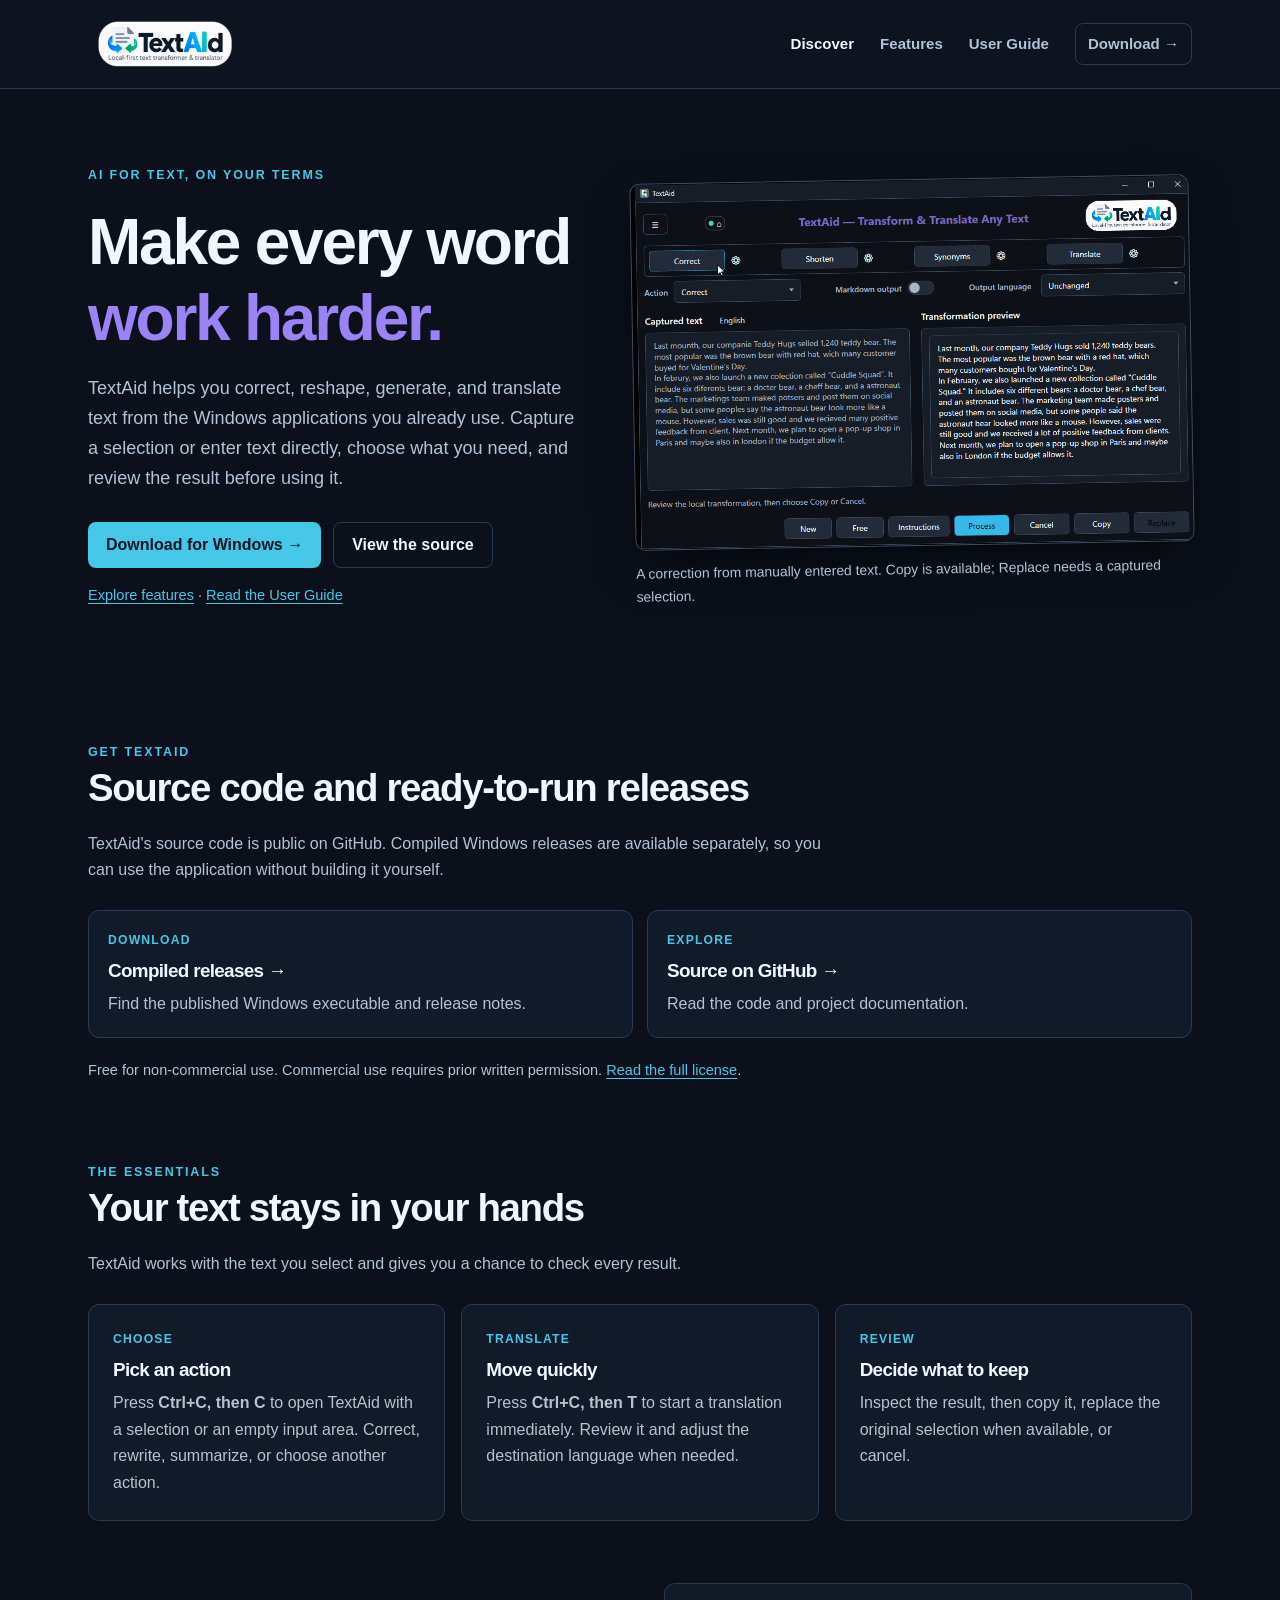
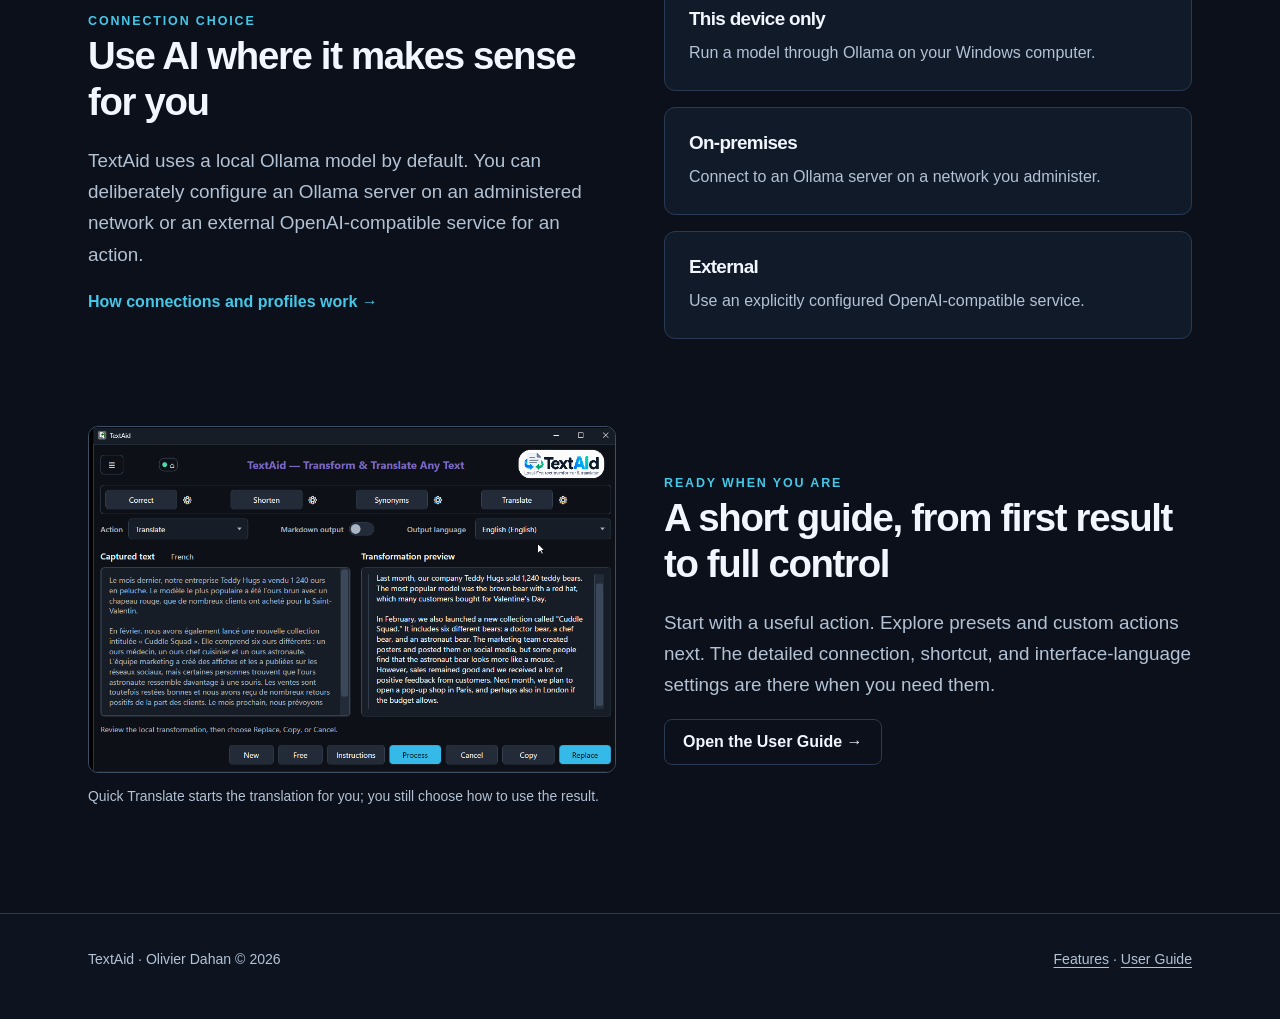
==== site/index.html @ c763dded "Add TextAid website and user guide" ====
<!doctype html>
<html lang="en">
<head>
  <meta charset="utf-8">
  <meta name="viewport" content="width=device-width, initial-scale=1">
  <meta name="description" content="TextAid is a local-first Windows tool to correct, transform, generate, and translate text with AI.">
  <title>TextAid — Transform and translate any text</title>
  <link rel="stylesheet" href="styles.css">
</head>
<body>
  <a class="skip" href="#main">Skip to content</a>
  <header class="site-header"><div class="header-inner">
    <a class="logo-link" href="index.html" aria-label="TextAid home"><img src="images/Logo-final.png" alt="TextAid" width="154" height="62"></a>
    <nav class="primary-nav" aria-label="Main navigation"><a href="index.html" aria-current="page">Discover</a><a href="features.html">Features</a><a href="guide.html">User Guide</a><a class="nav-cta" href="https://github.com/odahan/TextAid/releases">Download →</a></nav>
  </div></header>
  <main id="main">
    <div class="container hero">
      <div class="hero-copy"><span class="eyebrow">AI for text, on your terms</span><h1>Make every word <em>work harder.</em></h1><p>TextAid helps you correct, reshape, generate, and translate text from the Windows applications you already use. Capture a selection or enter text directly, choose what you need, and review the result before using it.</p><div class="button-row"><a class="button button-primary" href="https://github.com/odahan/TextAid/releases">Download for Windows →</a><a class="button button-outline" href="https://github.com/odahan/TextAid">View the source</a></div><p class="hero-follow"><a href="features.html">Explore features</a> · <a href="guide.html">Read the User Guide</a></p></div>
      <figure class="hero-image"><a href="images/01-choose-result.png" target="_blank" rel="noopener" aria-label="Open full-size screenshot in a new tab"><img src="images/01-choose-result.png" alt="TextAid showing manually entered text beside a corrected result, with Copy available" width="966" height="633"></a><figcaption>A correction from manually entered text. Copy is available; Replace needs a captured selection.</figcaption></figure>
    </div>
    <section class="container section" aria-labelledby="get-textaid"><div class="section-head"><span class="eyebrow">Get TextAid</span><h2 id="get-textaid">Source code and ready-to-run releases</h2><p>TextAid's source code is public on GitHub. Compiled Windows releases are available separately, so you can use the application without building it yourself.</p></div><div class="mini-grid"><div class="panel"><div class="tag">Download</div><h3><a href="https://github.com/odahan/TextAid/releases">Compiled releases →</a></h3><p>Find the published Windows executable and release notes.</p></div><div class="panel"><div class="tag">Explore</div><h3><a href="https://github.com/odahan/TextAid">Source on GitHub →</a></h3><p>Read the code and project documentation.</p></div></div><p class="license-note">Free for non-commercial use. Commercial use requires prior written permission. <a href="https://github.com/odahan/TextAid/blob/master/LICENSE">Read the full license</a>.</p></section>
    <section class="container section" aria-labelledby="three-ways"><div class="section-head"><span class="eyebrow">The essentials</span><h2 id="three-ways">Your text stays in your hands</h2><p>TextAid works with the text you select and gives you a chance to check every result.</p></div><div class="feature-grid">
      <article class="panel"><div class="tag">Choose</div><h3><a href="guide-first-result.html">Pick an action</a></h3><p>Press <strong>Ctrl+C, then C</strong> to open TextAid with a selection or an empty input area. Correct, rewrite, summarize, or choose another action.</p></article>
      <article class="panel"><div class="tag">Translate</div><h3><a href="guide-quick-translate.html">Move quickly</a></h3><p>Press <strong>Ctrl+C, then T</strong> to start a translation immediately. Review it and adjust the destination language when needed.</p></article>
      <article class="panel"><div class="tag">Review</div><h3><a href="guide-workspace.html">Decide what to keep</a></h3><p>Inspect the result, then copy it, replace the original selection when available, or cancel.</p></article>
    </div></section>
    <section class="container section split" aria-labelledby="connection-choice"><div><span class="eyebrow">Connection choice</span><h2 id="connection-choice">Use AI where it makes sense for you</h2><p class="lead">TextAid uses a local Ollama model by default. You can deliberately configure an Ollama server on an administered network or an external OpenAI-compatible service for an action.</p><a class="text-link" href="guide-settings.html">How connections and profiles work</a></div><div class="choice-grid" style="grid-template-columns:1fr"><div class="panel"><h3>This device only</h3><p>Run a model through Ollama on your Windows computer.</p></div><div class="panel"><h3>On-premises</h3><p>Connect to an Ollama server on a network you administer.</p></div><div class="panel"><h3>External</h3><p>Use an explicitly configured OpenAI-compatible service.</p></div></div></section>
    <section class="container section split" aria-labelledby="documentation"><figure class="figure"><a href="images/02-quick-translate.png" target="_blank" rel="noopener" aria-label="Open full-size screenshot in a new tab"><img src="images/02-quick-translate.png" alt="TextAid translating French text into English" width="966" height="633"></a><figcaption>Quick Translate starts the translation for you; you still choose how to use the result.</figcaption></figure><div><span class="eyebrow">Ready when you are</span><h2 id="documentation">A short guide, from first result to full control</h2><p class="lead">Start with a useful action. Explore presets and custom actions next. The detailed connection, shortcut, and interface-language settings are there when you need them.</p><a class="button button-outline" href="guide.html">Open the User Guide →</a></div></section>
  </main>
  <footer class="site-footer"><div class="footer-inner"><p>TextAid · Olivier Dahan © 2026</p><p><a href="features.html">Features</a> · <a href="guide.html">User Guide</a></p></div></footer>
</body>
</html>
---- site/styles.css ----
:root{color-scheme:dark;--bg:#0b101a;--surface:#111a29;--surface2:#172338;--line:#2a3a52;--text:#f2f6ff;--muted:#b3c2d5;--cyan:#45c7e7;--violet:#9b83f5;--green:#40d1a2;--max:1160px}
*{box-sizing:border-box}
html{scroll-behavior:smooth}
body{margin:0;background:var(--bg);color:var(--text);font:16px/1.65 "Segoe UI Variable Text","Segoe UI",Arial,sans-serif}
a{color:var(--cyan);text-underline-offset:.18em}
a:hover{color:#91e9fb}
img{max-width:100%;height:auto}
button,input{font:inherit}
:focus-visible{outline:3px solid var(--cyan);outline-offset:4px}
.skip{position:absolute;top:-80px;left:12px;z-index:100;background:var(--cyan);color:#07131c;padding:8px 12px;border-radius:6px}
.skip:focus{top:12px}
.site-header{border-bottom:1px solid var(--line);background:#0d1420}
.header-inner,.footer-inner,.container{max-width:var(--max);margin:auto;padding-left:28px;padding-right:28px}
.header-inner{min-height:88px;display:flex;align-items:center;gap:36px}
.logo-link{display:inline-flex;flex:none;align-items:center}
.logo-link img{display:block;width:154px}
.primary-nav{display:flex;gap:26px;align-items:center;margin-left:auto}
.primary-nav a{color:var(--muted);text-decoration:none;font-size:.94rem;font-weight:600}
.primary-nav a[aria-current="page"],.primary-nav a:hover{color:var(--text)}
.nav-cta{border:1px solid var(--line);border-radius:8px;padding:8px 12px}
.site-footer{margin-top:80px;border-top:1px solid var(--line);background:#0d1420}
.footer-inner{min-height:105px;display:flex;align-items:center;justify-content:space-between;gap:24px;color:var(--muted);font-size:.88rem}
.footer-inner a{color:var(--muted)}
.eyebrow{display:inline-block;color:var(--cyan);font-size:.78rem;font-weight:700;letter-spacing:.15em;text-transform:uppercase}
h1,h2,h3{line-height:1.18;letter-spacing:-.035em}
h1{font-size:clamp(2.45rem,5vw,4.8rem);margin:.28em 0}
h2{font-size:clamp(1.75rem,3vw,2.5rem);margin:0 0 .55em}
h3{font-size:1.18rem;margin:0 0 .5em}
p{margin:0 0 1em}
.lead{font-size:1.18rem;color:var(--muted);max-width:68ch}
.hero{padding-top:72px;padding-bottom:55px;display:grid;grid-template-columns:minmax(0,1fr) minmax(0,1.12fr);align-items:center;gap:46px}
.hero h1 em{color:var(--violet);font-style:normal}
.hero-copy{max-width:540px}
.hero-copy p{color:var(--muted);font-size:1.13rem}
.hero-copy .hero-follow{margin-top:15px;font-size:.91rem}
.license-note{color:var(--muted);font-size:.91rem;margin-top:17px}
.button-row{display:flex;flex-wrap:wrap;gap:12px;margin-top:28px}
.button{display:inline-flex;align-items:center;justify-content:center;min-height:46px;padding:10px 18px;border-radius:8px;text-decoration:none;font-weight:700;line-height:1.25}
.button-primary{background:var(--cyan);color:#06151f}
.button-primary:hover{background:#8be9fa;color:#06151f}
.button-outline{border:1px solid var(--line);color:var(--text)}
.button-outline:hover{border-color:var(--cyan);color:var(--text)}
.hero-image,.figure{margin:0}
.hero-image img,.figure img{display:block;width:100%;border:1px solid #3d4d62;border-radius:10px;box-shadow:0 20px 45px #0007;background:#0d121b}
.hero-image>a,.figure>a{display:block;border-radius:10px}
.hero-image>a:hover img,.figure>a:hover img{border-color:var(--cyan)}
figcaption{color:var(--muted);font-size:.87rem;margin-top:12px}
.hero-image{transform:rotate(-1deg)}
.section{padding-top:62px}
.section-head{max-width:760px;margin-bottom:26px}
.section-head p{color:var(--muted)}
.feature-grid,.steps-grid,.choice-grid{display:grid;grid-template-columns:repeat(3,minmax(0,1fr));gap:16px}
.panel{background:var(--surface);border:1px solid var(--line);border-radius:11px;padding:24px}
.panel p,.panel li{color:var(--muted)}
.panel h3 a{color:var(--text);text-decoration:none}
.panel h3 a:hover{color:var(--cyan)}
.panel .tag{color:var(--cyan);font-size:.76rem;font-weight:700;letter-spacing:.1em;text-transform:uppercase;margin-bottom:10px}
.panel p:last-child{margin-bottom:0}
.split{display:grid;grid-template-columns:1fr 1fr;align-items:center;gap:48px}
.route{display:flex;align-items:center;gap:12px;margin:16px 0 22px}
.key{display:inline-block;border:1px solid #4b5c77;border-bottom-width:3px;border-radius:7px;background:#1c2940;color:var(--text);padding:5px 10px;font-size:.9rem;font-weight:700;white-space:nowrap}
.arrow{color:var(--violet);font-size:1.3rem}
.text-link{font-weight:700;text-decoration:none}
.text-link:after{content:" →"}
.page-heading{padding-top:68px;padding-bottom:27px}
.page-heading h1{max-width:920px}
.page-heading .lead{margin-bottom:0}
.story{display:grid;grid-template-columns:1fr 1fr;gap:38px;align-items:center;padding:36px 0;border-top:1px solid var(--line)}
.story:nth-of-type(even) .figure{order:-1}
.story p{color:var(--muted)}
.guide-shell{max-width:var(--max);margin:auto;padding:38px 28px 0;display:grid;grid-template-columns:218px minmax(0,1fr);gap:44px}
.guide-nav{align-self:start;position:sticky;top:22px;border:1px solid var(--line);border-radius:10px;background:var(--surface);padding:20px 14px}
.guide-nav strong{display:block;color:var(--text);font-size:.86rem;letter-spacing:.07em;text-transform:uppercase;padding:0 10px 9px}
.guide-nav a{display:block;color:var(--muted);text-decoration:none;border-radius:6px;padding:7px 10px;font-size:.9rem;line-height:1.35}
.guide-nav a:hover,.guide-nav a[aria-current="page"]{color:var(--text);background:var(--surface2)}
.guide-nav a[aria-current="page"]{border-left:3px solid var(--cyan);padding-left:7px}
.guide-content{min-width:0;max-width:850px}
.guide-content>header{padding:10px 0 25px;border-bottom:1px solid var(--line)}
.guide-content h1{font-size:clamp(2.2rem,4vw,3.65rem);margin:.25em 0}
.guide-content .lead{font-size:1.1rem}
.guide-content section{padding-top:42px}
.guide-content section h2{font-size:1.8rem}
.guide-content section h3{margin-top:26px}
.guide-content p,.guide-content li{max-width:75ch}
.guide-content li{margin:0 0 .58em}
.guide-content ul,.guide-content ol{padding-left:1.5em}
.callout{border-left:3px solid var(--cyan);background:var(--surface);border-radius:0 8px 8px 0;padding:18px 20px;margin:22px 0;color:var(--muted)}
.callout strong{color:var(--text)}
.callout p:last-child{margin-bottom:0}
.warning{border-left-color:var(--violet)}
.mini-grid{display:grid;grid-template-columns:repeat(2,minmax(0,1fr));gap:14px;margin:20px 0}
.mini-grid .panel{padding:19px}
.figure{margin:25px 0}
.figure img{box-shadow:none}
table{width:100%;border-collapse:collapse;margin:20px 0;font-size:.94rem}
th,td{text-align:left;vertical-align:top;border-bottom:1px solid var(--line);padding:11px 12px}
th{color:var(--text);background:var(--surface2)}
td{color:var(--muted)}
td:first-child{color:var(--text);font-weight:600}
code{background:var(--surface2);border:1px solid var(--line);border-radius:4px;color:#d8e5ff;padding:.09em .3em}
.pager{display:flex;justify-content:space-between;gap:20px;border-top:1px solid var(--line);padding-top:30px;margin-top:46px}
.pager a{text-decoration:none;font-weight:700}
.guide-index .steps-grid{grid-template-columns:repeat(2,minmax(0,1fr))}
.guide-index .panel{min-height:154px}
.guide-index .panel span{display:block;color:var(--cyan);font-size:.76rem;font-weight:700;letter-spacing:.1em;margin-bottom:9px}
.guide-index .panel a{color:var(--text);text-decoration:none}
.guide-index .panel a:hover{color:var(--cyan)}
@media(max-width:900px){.hero,.split,.story{grid-template-columns:1fr}.hero-image{transform:none}.story:nth-of-type(even) .figure{order:0}.feature-grid,.choice-grid{grid-template-columns:repeat(2,minmax(0,1fr))}.guide-shell{grid-template-columns:1fr}.guide-nav{position:static}.guide-nav a{display:inline-block}.guide-nav a[aria-current="page"]{border-left:0;border-bottom:3px solid var(--cyan);padding-left:10px;padding-bottom:4px}}
@media(max-width:620px){.header-inner,.footer-inner,.container{padding-left:18px;padding-right:18px}.header-inner{gap:12px;min-height:74px}.logo-link img{width:105px}.primary-nav{gap:10px}.primary-nav a{font-size:.79rem}.nav-cta{display:none}.hero{padding-top:43px;gap:28px}.feature-grid,.choice-grid,.steps-grid,.guide-index .steps-grid,.mini-grid{grid-template-columns:1fr}.section{padding-top:47px}.page-heading{padding-top:43px}.guide-shell{padding:20px 18px 0}.guide-content section{padding-top:34px}.footer-inner{display:block;padding-top:23px;padding-bottom:23px}.footer-inner p{margin-bottom:7px}.pager{flex-direction:column}.route{flex-wrap:wrap}th,td{padding:9px 7px;font-size:.84rem}}
@media(prefers-reduced-motion:reduce){html{scroll-behavior:auto}}
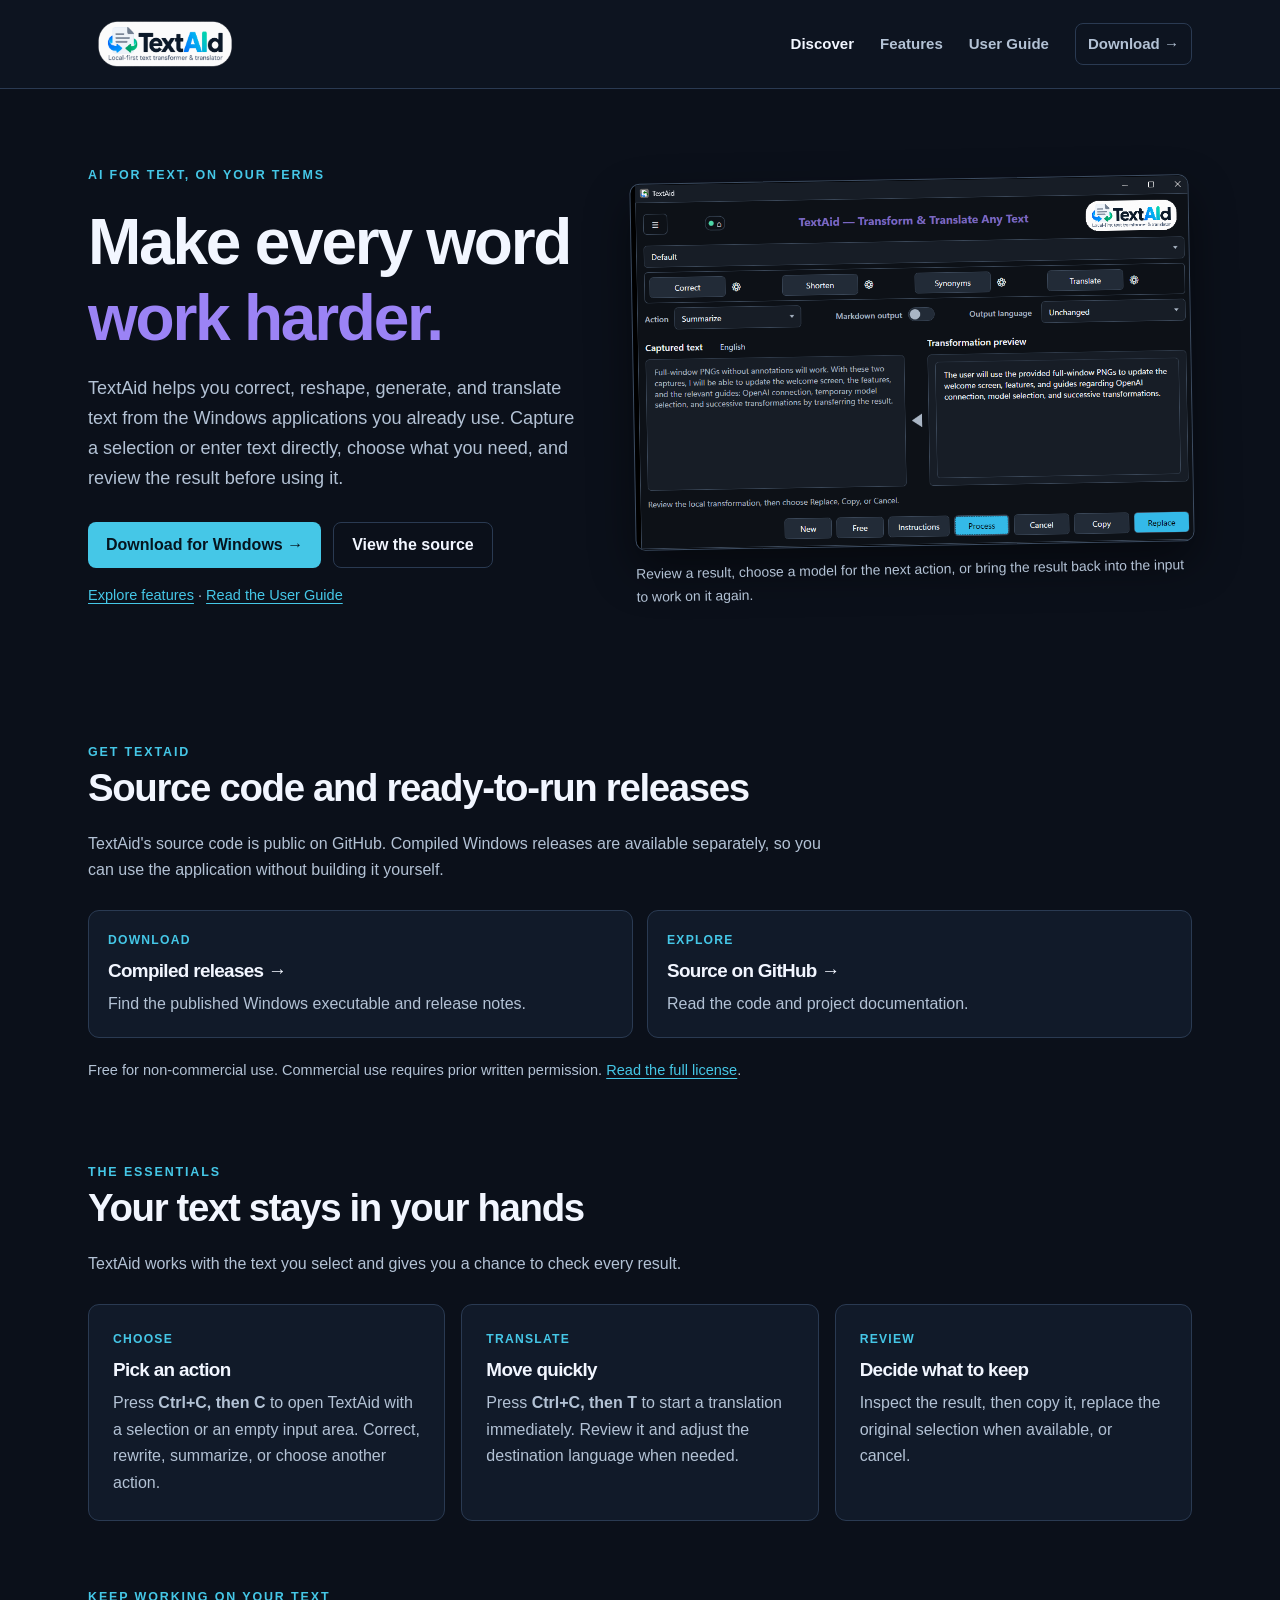
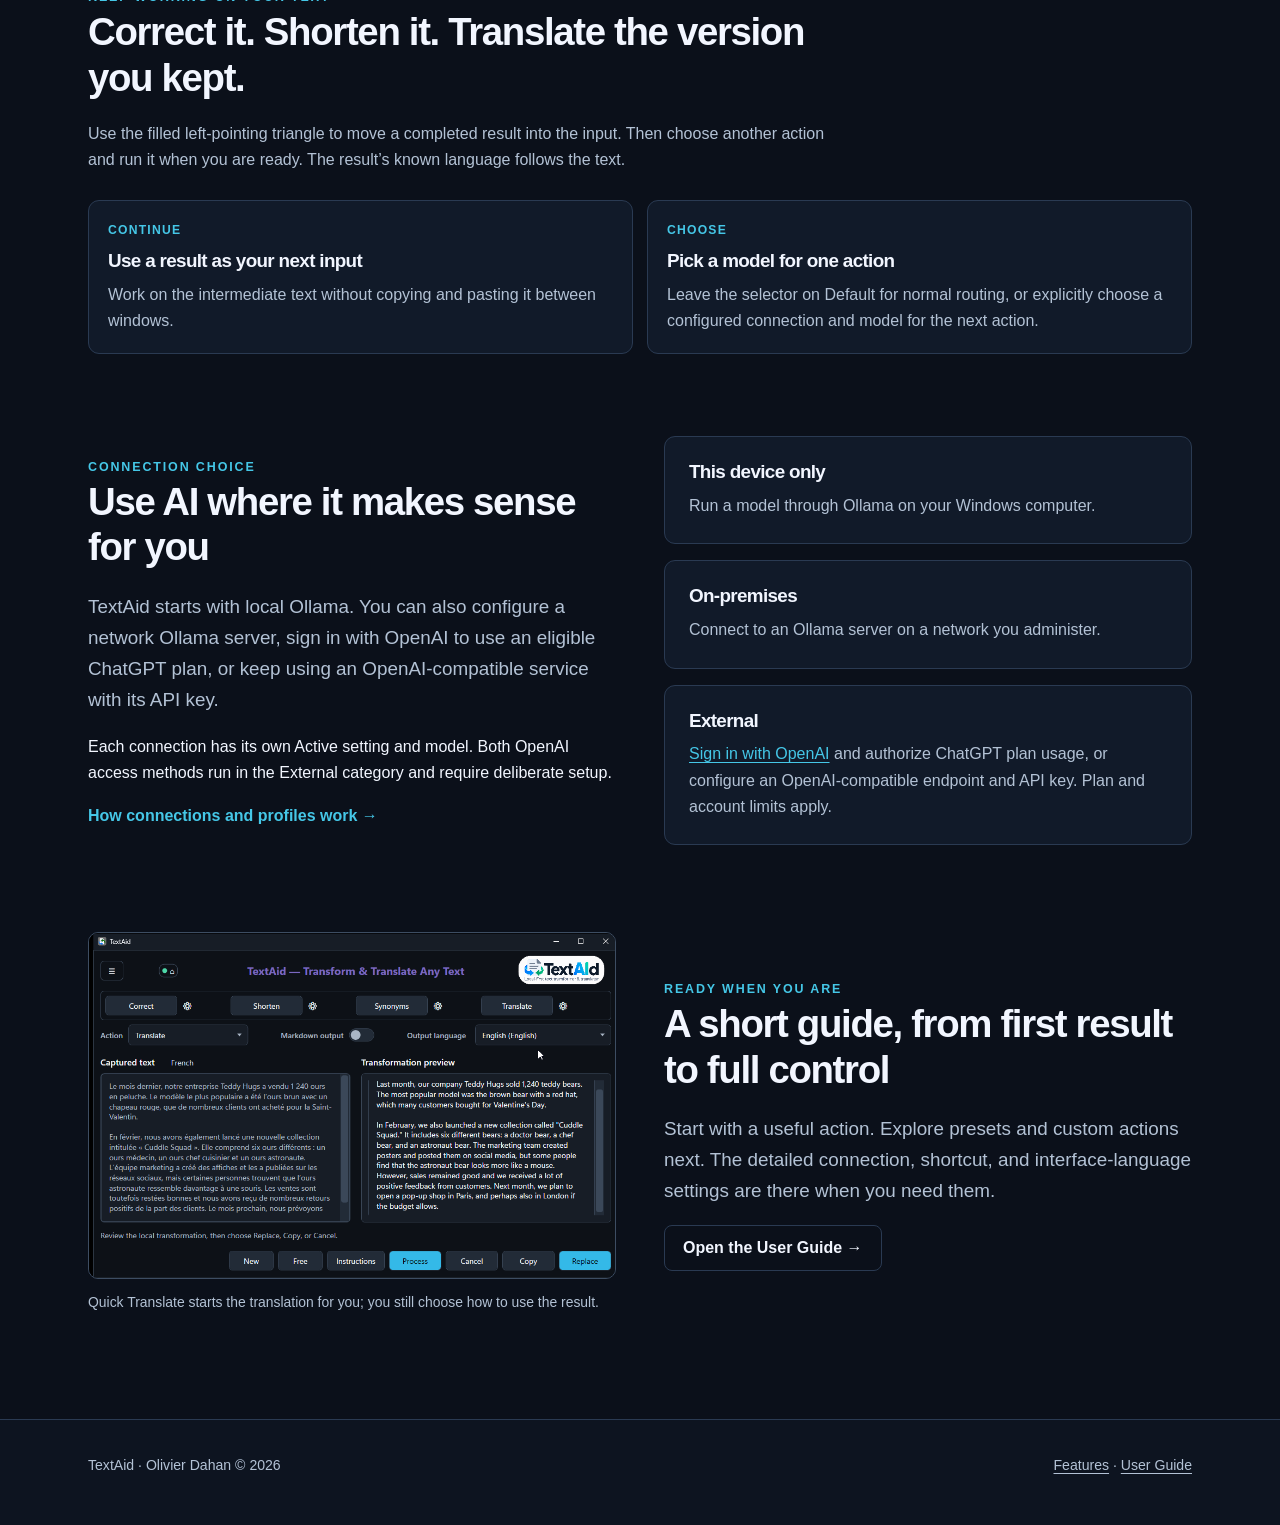
==== commit 71555cf6: "Update website for LOT-014 OpenAI access and sequential processing Document OpenAI account sign-in a" ====
--- a/site/index.html
+++ b/site/index.html
@@ -16,15 +16,16 @@
   <main id="main">
     <div class="container hero">
       <div class="hero-copy"><span class="eyebrow">AI for text, on your terms</span><h1>Make every word <em>work harder.</em></h1><p>TextAid helps you correct, reshape, generate, and translate text from the Windows applications you already use. Capture a selection or enter text directly, choose what you need, and review the result before using it.</p><div class="button-row"><a class="button button-primary" href="https://github.com/odahan/TextAid/releases">Download for Windows →</a><a class="button button-outline" href="https://github.com/odahan/TextAid">View the source</a></div><p class="hero-follow"><a href="features.html">Explore features</a> · <a href="guide.html">Read the User Guide</a></p></div>
-      <figure class="hero-image"><a href="images/01-choose-result.png" target="_blank" rel="noopener" aria-label="Open full-size screenshot in a new tab"><img src="images/01-choose-result.png" alt="TextAid showing manually entered text beside a corrected result, with Copy available" width="966" height="633"></a><figcaption>A correction from manually entered text. Copy is available; Replace needs a captured selection.</figcaption></figure>
+      <figure class="hero-image"><a href="images/07-DefaultModel.png" target="_blank" rel="noopener" aria-label="Open full-size screenshot in a new tab"><img src="images/07-DefaultModel.png" alt="TextAid showing a completed summary, the model selector on Default, and a left-pointing transfer triangle between input and result" width="966" height="633"></a><figcaption>Review a result, choose a model for the next action, or bring the result back into the input to work on it again.</figcaption></figure>
     </div>
-    <section class="container section" aria-labelledby="get-textaid"><div class="section-head"><span class="eyebrow">Get TextAid</span><h2 id="get-textaid">Source code and ready-to-run releases</h2><p>TextAid's source code is public on GitHub. Compiled Windows releases are available separately, so you can use the application without building it yourself.</p></div><div class="mini-grid"><div class="panel"><div class="tag">Download</div><h3><a href="https://github.com/odahan/TextAid/releases">Compiled releases →</a></h3><p>Find the published Windows executable and release notes.</p></div><div class="panel"><div class="tag">Explore</div><h3><a href="https://github.com/odahan/TextAid">Source on GitHub →</a></h3><p>Read the code and project documentation.</p></div></div><p class="license-note">Free for non-commercial use. Commercial use requires prior written permission. <a href="https://github.com/odahan/TextAid/blob/master/LICENSE">Read the full license</a>.</p></section>
+    <section class="container section" aria-labelledby="get-textaid"><div class="section-head"><span class="eyebrow">Get TextAid</span><h2 id="get-textaid">Source code and ready-to-run releases</h2><p>TextAid's source code is public on GitHub. Compiled Windows releases are available separately, so you can use the application without building it yourself.</p></div><div class="mini-grid"><div class="panel"><div class="tag">Download</div><h3><a href="https://github.com/odahan/TextAid/releases">Compiled releases →</a></h3><p>Find the published Windows executable and release notes.</p></div><div class="panel"><div class="tag">Explore</div><h3><a href="https://github.com/odahan/TextAid">Source on GitHub →</a></h3><p>Read the code and project documentation.</p></div></div><p class="license-note">Free for non-commercial use. Commercial use requires prior written permission. <a href="https://github.com/odahan/TextAid/blob/master/license.md">Read the full license</a>.</p></section>
     <section class="container section" aria-labelledby="three-ways"><div class="section-head"><span class="eyebrow">The essentials</span><h2 id="three-ways">Your text stays in your hands</h2><p>TextAid works with the text you select and gives you a chance to check every result.</p></div><div class="feature-grid">
       <article class="panel"><div class="tag">Choose</div><h3><a href="guide-first-result.html">Pick an action</a></h3><p>Press <strong>Ctrl+C, then C</strong> to open TextAid with a selection or an empty input area. Correct, rewrite, summarize, or choose another action.</p></article>
       <article class="panel"><div class="tag">Translate</div><h3><a href="guide-quick-translate.html">Move quickly</a></h3><p>Press <strong>Ctrl+C, then T</strong> to start a translation immediately. Review it and adjust the destination language when needed.</p></article>
       <article class="panel"><div class="tag">Review</div><h3><a href="guide-workspace.html">Decide what to keep</a></h3><p>Inspect the result, then copy it, replace the original selection when available, or cancel.</p></article>
     </div></section>
-    <section class="container section split" aria-labelledby="connection-choice"><div><span class="eyebrow">Connection choice</span><h2 id="connection-choice">Use AI where it makes sense for you</h2><p class="lead">TextAid uses a local Ollama model by default. You can deliberately configure an Ollama server on an administered network or an external OpenAI-compatible service for an action.</p><a class="text-link" href="guide-settings.html">How connections and profiles work</a></div><div class="choice-grid" style="grid-template-columns:1fr"><div class="panel"><h3>This device only</h3><p>Run a model through Ollama on your Windows computer.</p></div><div class="panel"><h3>On-premises</h3><p>Connect to an Ollama server on a network you administer.</p></div><div class="panel"><h3>External</h3><p>Use an explicitly configured OpenAI-compatible service.</p></div></div></section>
+    <section class="container section" aria-labelledby="next-step"><div class="section-head"><span class="eyebrow">Keep working on your text</span><h2 id="next-step">Correct it. Shorten it. Translate the version you kept.</h2><p>Use the filled left-pointing triangle to move a completed result into the input. Then choose another action and run it when you are ready. The result’s known language follows the text.</p></div><div class="mini-grid"><article class="panel"><div class="tag">Continue</div><h3><a href="guide-workspace.html#transfer-result">Use a result as your next input</a></h3><p>Work on the intermediate text without copying and pasting it between windows.</p></article><article class="panel"><div class="tag">Choose</div><h3><a href="guide-workspace.html#next-action-model">Pick a model for one action</a></h3><p>Leave the selector on Default for normal routing, or explicitly choose a configured connection and model for the next action.</p></article></div></section>
+    <section class="container section split" aria-labelledby="connection-choice"><div><span class="eyebrow">Connection choice</span><h2 id="connection-choice">Use AI where it makes sense for you</h2><p class="lead">TextAid starts with local Ollama. You can also configure a network Ollama server, sign in with OpenAI to use an eligible ChatGPT plan, or keep using an OpenAI-compatible service with its API key.</p><p>Each connection has its own Active setting and model. Both OpenAI access methods run in the External category and require deliberate setup.</p><a class="text-link" href="guide-settings.html#connections">How connections and profiles work</a></div><div class="choice-grid" style="grid-template-columns:1fr"><div class="panel"><h3>This device only</h3><p>Run a model through Ollama on your Windows computer.</p></div><div class="panel"><h3>On-premises</h3><p>Connect to an Ollama server on a network you administer.</p></div><div class="panel"><h3>External</h3><p><a href="guide-settings.html#openai-sign-in">Sign in with OpenAI</a> and authorize ChatGPT plan usage, or configure an OpenAI-compatible endpoint and API key. Plan and account limits apply.</p></div></div></section>
     <section class="container section split" aria-labelledby="documentation"><figure class="figure"><a href="images/02-quick-translate.png" target="_blank" rel="noopener" aria-label="Open full-size screenshot in a new tab"><img src="images/02-quick-translate.png" alt="TextAid translating French text into English" width="966" height="633"></a><figcaption>Quick Translate starts the translation for you; you still choose how to use the result.</figcaption></figure><div><span class="eyebrow">Ready when you are</span><h2 id="documentation">A short guide, from first result to full control</h2><p class="lead">Start with a useful action. Explore presets and custom actions next. The detailed connection, shortcut, and interface-language settings are there when you need them.</p><a class="button button-outline" href="guide.html">Open the User Guide →</a></div></section>
   </main>
   <footer class="site-footer"><div class="footer-inner"><p>TextAid · Olivier Dahan © 2026</p><p><a href="features.html">Features</a> · <a href="guide.html">User Guide</a></p></div></footer>
--- a/site/styles.css
+++ b/site/styles.css
@@ -92,6 +92,7 @@
 .mini-grid .panel{padding:19px}
 .figure{margin:25px 0}
 .figure img{box-shadow:none}
+.figure-settings{max-width:586px;margin-left:auto;margin-right:auto}
 table{width:100%;border-collapse:collapse;margin:20px 0;font-size:.94rem}
 th,td{text-align:left;vertical-align:top;border-bottom:1px solid var(--line);padding:11px 12px}
 th{color:var(--text);background:var(--surface2)}
